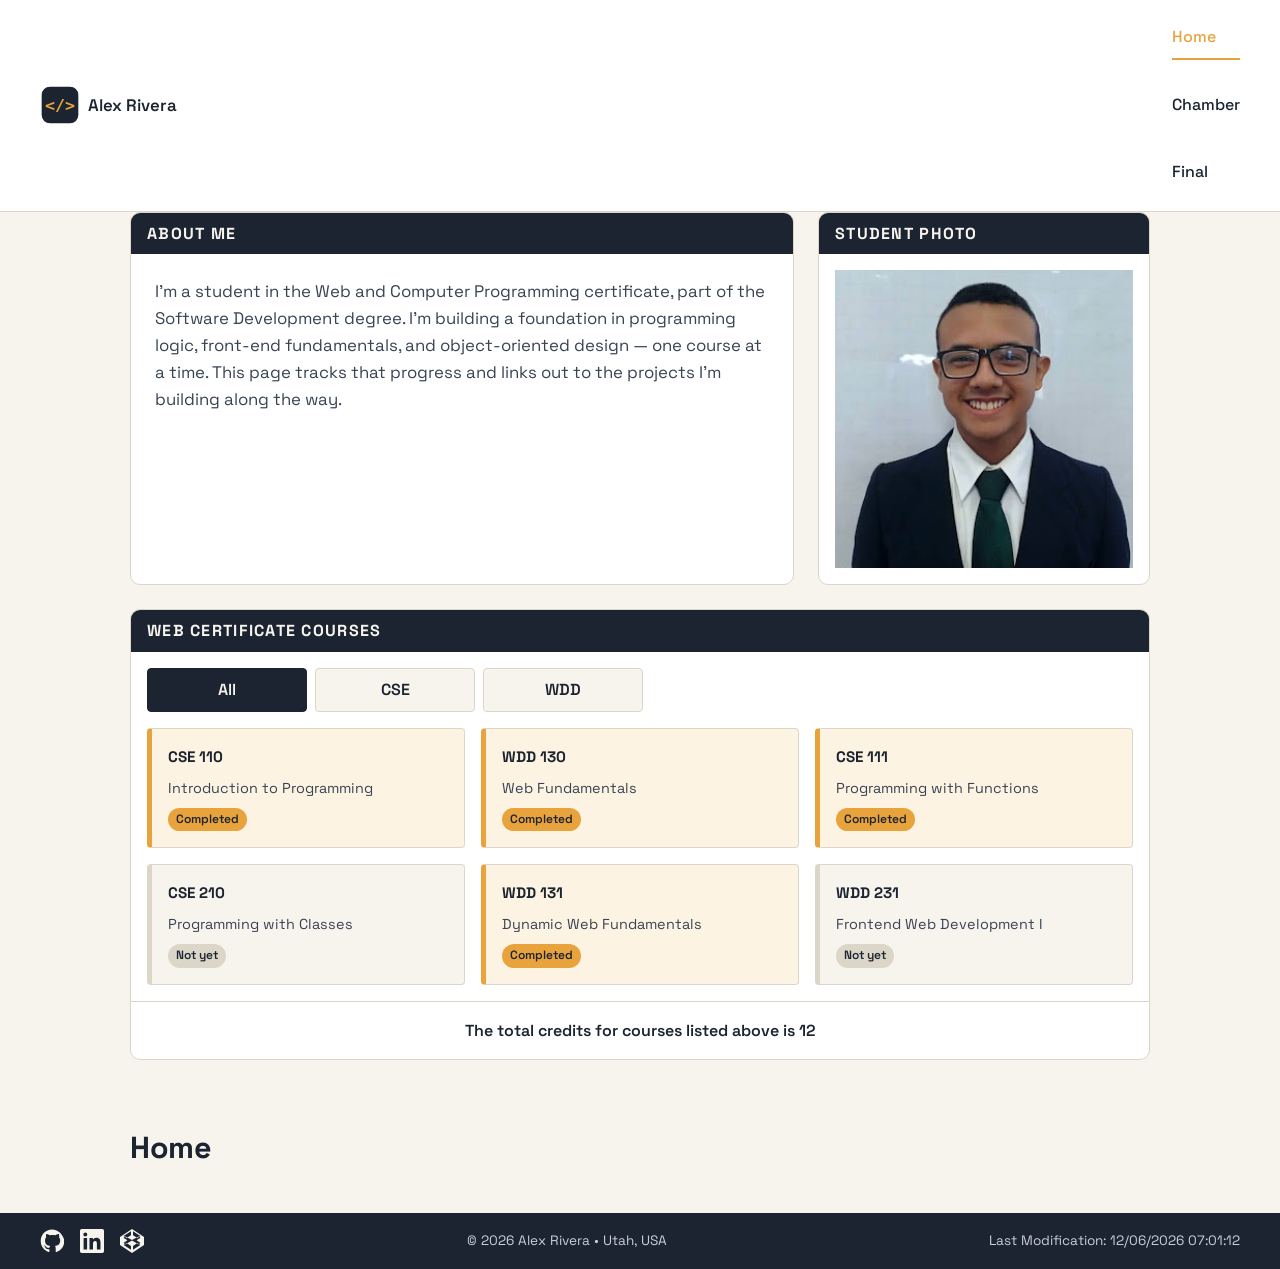
==== index.html @ 901d0ea3 "student profile" ====
<!DOCTYPE html>
<html lang="en">
<head>
  <meta charset="UTF-8">
  <meta name="viewport" content="width=device-width, initial-scale=1.0">
  <meta name="description" content="Home page for Alex Rivera, a Web and Computer Programming certificate student at BYU-Idaho, showcasing coursework and progress.">
  <meta name="author" content="Alex Rivera">
  <title>Alex Rivera | Home</title>

  <link rel="preconnect" href="https://fonts.googleapis.com">
  <link rel="preconnect" href="https://fonts.gstatic.com" crossorigin>
  <link href="https://fonts.googleapis.com/css2?family=Space+Grotesk:wght@400;500;600;700&display=swap" rel="stylesheet">

  <link rel="stylesheet" href="styles/normalize.css">
  <link rel="stylesheet" href="styles/small.css">
  <link rel="stylesheet" href="styles/larger.css" media="screen and (min-width: 700px)">

  <script src="scripts/navigation.js" defer></script>
  <script src="scripts/date.js" defer></script>
  <script src="scripts/courses.js" defer></script>
</head>
<body>

  <header class="site-header">
    <div class="brand">
      <img src="images/logo.svg" alt="" class="brand__mark" width="40" height="40">
      <span class="brand__name">Alex Rivera</span>
    </div>
    <button class="hamburger" id="hamburgerBtn" aria-expanded="false" aria-controls="primaryNav" aria-label="Toggle navigation menu">
      <span class="hamburger__bar"></span>
      <span class="hamburger__bar"></span>
      <span class="hamburger__bar"></span>
    </button>
    <nav class="primary-nav" id="primaryNav">
      <ul>
        <li><a href="index.html" aria-current="page">Home</a></li>
        <li><a href="chamber.html">Chamber</a></li>
        <li><a href="final.html">Final</a></li>
      </ul>
    </nav>
  </header>

  <main>
    <h1>Home</h1>

    <section class="about" aria-labelledby="about-heading">
      <h2 id="about-heading">About Me</h2>
      <p>
        I'm a student in the Web and Computer Programming certificate, part of the
        Software Development degree. I'm building a foundation in programming
        logic, front-end fundamentals, and object-oriented design &mdash; one
        course at a time. This page tracks that progress and links out to the
        projects I'm building along the way.
      </p>
    </section>

    <section class="photo" aria-labelledby="photo-heading">
      <h2 id="photo-heading">Student Photo</h2>
      <img src="images/studentphoto.jpg" alt="Placeholder portrait of Alex Rivera" width="320" height="320" loading="lazy">
    </section>

    <section class="courses" aria-labelledby="courses-heading">
      <h2 id="courses-heading">Web Certificate Courses</h2>

      <div class="course-filters" id="courseFilters">
        <button type="button" data-filter="all" class="is-active">All</button>
        <button type="button" data-filter="CSE">CSE</button>
        <button type="button" data-filter="WDD">WDD</button>
      </div>

      <div class="course-list" id="courseList" aria-live="polite">
        <!-- Course cards injected by scripts/courses.js -->
      </div>

      <p class="course-total">The total credits for courses listed above is <span id="creditTotal">0</span></p>
    </section>
  </main>

  <footer class="site-footer">
    <div class="footer__social">
      <a href="https://github.com/" target="_blank" rel="noopener noreferrer" aria-label="GitHub profile">
        <svg viewBox="0 0 24 24" width="24" height="24" aria-hidden="true"><path fill="currentColor" d="M12 .5C5.7.5.7 5.6.7 12c0 5.1 3.3 9.4 7.9 11 .6.1.8-.3.8-.6v-2.2c-3.2.7-3.9-1.4-3.9-1.4-.5-1.3-1.3-1.7-1.3-1.7-1.1-.7.1-.7.1-.7 1.2.1 1.8 1.2 1.8 1.2 1 1.8 2.8 1.3 3.4 1 .1-.8.4-1.3.8-1.6-2.6-.3-5.3-1.3-5.3-5.7 0-1.3.4-2.3 1.2-3.1-.1-.3-.5-1.5.1-3.1 0 0 1-.3 3.3 1.2.9-.3 2-.4 3-.4s2.1.1 3 .4c2.3-1.5 3.3-1.2 3.3-1.2.6 1.6.3 2.8.1 3.1.7.8 1.2 1.8 1.2 3.1 0 4.4-2.7 5.4-5.3 5.7.4.4.8 1.1.8 2.2v3.3c0 .3.2.7.8.6 4.6-1.6 7.9-5.9 7.9-11C23.3 5.6 18.3.5 12 .5Z"/></svg>
      </a>
      <a href="https://www.linkedin.com/" target="_blank" rel="noopener noreferrer" aria-label="LinkedIn profile">
        <svg viewBox="0 0 24 24" width="24" height="24" aria-hidden="true"><path fill="currentColor" d="M20.4 20.4h-3.5v-5.5c0-1.3 0-3-1.8-3s-2.1 1.4-2.1 2.9v5.6H9.5V9h3.4v1.6h.1c.5-.9 1.6-1.8 3.3-1.8 3.6 0 4.2 2.4 4.2 5.4v6.2ZM5.3 7.4a2 2 0 1 1 0-4 2 2 0 0 1 0 4ZM7.1 20.4H3.6V9h3.5v11.4ZM22.2 0H1.8C.8 0 0 .8 0 1.7v20.6C0 23.2.8 24 1.8 24h20.4c1 0 1.8-.8 1.8-1.7V1.7C24 .8 23.2 0 22.2 0Z"/></svg>
      </a>
      <a href="https://codepen.io/" target="_blank" rel="noopener noreferrer" aria-label="CodePen profile">
        <svg viewBox="0 0 24 24" width="24" height="24" aria-hidden="true"><path fill="currentColor" d="M12 0 0 8v8l12 8 12-8V8L12 0Zm8.5 8.7-3.9 2.6 3.9 2.6-1.9 1.3L12 11.5 5.4 15.2 3.5 13.9l3.9-2.6-3.9-2.6L5.4 7.4 12 11.1l6.6-3.7 1.9 1.3ZM11 2.3v3.9L6.6 9 3.6 7 11 2.3Zm2 0L20.4 7l-3 2-4.4-2.8V2.3ZM3.6 16l3-2L11 17v3.7L3.6 16Zm9.4 4.7V17l4.4-2.9 3 2-7.4 4.6Z"/></svg>
      </a>
    </div>
    <p class="footer__meta">&copy; <span id="currentYear"></span> Alex Rivera &bull; Utah, USA</p>
    <p class="footer__modified" id="lastModified"></p>
  </footer>

</body>
</html>
---- styles/small.css ----
/* ============================================
   Design tokens
   ============================================ */
:root {
  --color-ink:        #1B2430;   /* deep navy — headers, text */
  --color-ink-soft:   #384454;   /* lighter navy for secondary text */
  --color-paper:      #F7F4EE;   /* warm off-white page background */
  --color-panel:      #FFFFFF;   /* card / panel background */
  --color-line:       #DCD6C9;   /* hairline borders */
  --color-amber:      #E8A33D;   /* primary accent — completed / focus */
  --color-teal:       #3E7C7C;   /* secondary accent — links / hover */
  --color-teal-dark:  #2C5A5A;

  --font-face: 'Space Grotesk', 'Segoe UI', sans-serif;

  --radius-sm: 4px;
  --radius-md: 10px;

  --space-1: 0.5rem;
  --space-2: 1rem;
  --space-3: 1.5rem;
  --space-4: 2.5rem;
}

/* ============================================
   Base
   ============================================ */
html {
  font-family: var(--font-face);
  background-color: var(--color-paper);
  color: var(--color-ink);
}

body {
  font-size: 1rem;
  line-height: 1.6;
}

h1, h2 {
  font-family: var(--font-face);
  font-weight: 700;
  letter-spacing: -0.01em;
}

h1 {
  font-size: 1.9rem;
  padding: var(--space-3) var(--space-2) var(--space-2);
}

h2 {
  font-size: 1rem;
  text-transform: uppercase;
  letter-spacing: 0.08em;
}

a:focus-visible,
button:focus-visible {
  outline: 3px solid var(--color-teal);
  outline-offset: 2px;
}

/* ============================================
   Header + branding
   ============================================ */
.site-header {
  display: flex;
  align-items: center;
  justify-content: space-between;
  flex-wrap: wrap;
  padding: var(--space-2);
  background-color: var(--color-panel);
  border-bottom: 1px solid var(--color-line);
  position: sticky;
  top: 0;
  z-index: 10;
}

.brand {
  display: flex;
  align-items: center;
  gap: var(--space-1);
}

.brand__mark {
  border-radius: var(--radius-sm);
}

.brand__name {
  font-weight: 600;
  font-size: 1.05rem;
}

/* Hamburger button — small screens only */
.hamburger {
  display: flex;
  flex-direction: column;
  justify-content: center;
  gap: 5px;
  width: 42px;
  height: 42px;
  padding: 8px;
  border-radius: var(--radius-sm);
}

.hamburger:hover {
  background-color: var(--color-paper);
}

.hamburger__bar {
  display: block;
  height: 2px;
  width: 100%;
  background-color: var(--color-ink);
  border-radius: 2px;
  transition: transform 0.2s ease, opacity 0.2s ease;
}

.hamburger[aria-expanded="true"] .hamburger__bar:nth-child(1) {
  transform: translateY(7px) rotate(45deg);
}
.hamburger[aria-expanded="true"] .hamburger__bar:nth-child(2) {
  opacity: 0;
}
.hamburger[aria-expanded="true"] .hamburger__bar:nth-child(3) {
  transform: translateY(-7px) rotate(-45deg);
}

/* Nav — collapsed by default on small screens */
.primary-nav {
  flex-basis: 100%;
  max-height: 0;
  overflow: hidden;
  transition: max-height 0.25s ease;
  background-color: var(--color-ink);
  border-radius: var(--radius-sm);
  margin-top: var(--space-1);
}

.primary-nav.is-open {
  max-height: 220px;
}

.primary-nav ul {
  display: flex;
  flex-direction: column;
}

.primary-nav a {
  display: block;
  padding: var(--space-2);
  color: var(--color-paper);
  font-weight: 500;
  border-bottom: 1px solid rgba(247, 244, 238, 0.12);
}

.primary-nav li:last-child a {
  border-bottom: none;
}

.primary-nav a:hover,
.primary-nav a:focus-visible {
  background-color: var(--color-teal-dark);
}

.primary-nav a[aria-current="page"] {
  color: var(--color-amber);
  box-shadow: inset 3px 0 0 var(--color-amber);
}

/* ============================================
   Main layout — single column on small screens
   ============================================ */
main {
  display: flex;
  flex-direction: column;
  gap: var(--space-3);
  padding: 0 var(--space-2) var(--space-4);
  max-width: 1100px;
  margin: 0 auto;
}

section h2 {
  background-color: var(--color-ink);
  color: var(--color-paper);
  padding: var(--space-1) var(--space-2);
  border-radius: var(--radius-sm) var(--radius-sm) 0 0;
}

.about, .photo, .courses {
  background-color: var(--color-panel);
  border: 1px solid var(--color-line);
  border-radius: var(--radius-md);
  overflow: hidden;
}

.about p {
  padding: var(--space-2);
  color: var(--color-ink-soft);
}

.photo img {
  width: 100%;
  height: auto;
  padding: var(--space-2);
}

/* ============================================
   Course filters + cards
   ============================================ */
.course-filters {
  display: flex;
  gap: var(--space-1);
  padding: var(--space-2);
  flex-wrap: wrap;
}

.course-filters button {
  flex: 1 1 auto;
  min-width: 90px;
  padding: var(--space-1) var(--space-2);
  border: 1px solid var(--color-line);
  border-radius: var(--radius-sm);
  background-color: var(--color-paper);
  font-weight: 600;
  transition: background-color 0.15s ease, color 0.15s ease, border-color 0.15s ease;
}

.course-filters button:hover {
  border-color: var(--color-teal);
  color: var(--color-teal-dark);
}

.course-filters button.is-active {
  background-color: var(--color-ink);
  border-color: var(--color-ink);
  color: var(--color-paper);
}

.course-list {
  display: flex;
  flex-direction: column;
  gap: var(--space-1);
  padding: 0 var(--space-2) var(--space-2);
}

.course-card {
  display: flex;
  align-items: center;
  gap: var(--space-2);
  padding: var(--space-2);
  border: 1px solid var(--color-line);
  border-left: 5px solid var(--color-line);
  border-radius: var(--radius-sm);
  background-color: var(--color-paper);
}

.course-card.is-completed {
  border-left-color: var(--color-amber);
  background-color: #FDF3E2;
}

.course-card__code {
  font-weight: 700;
  font-size: 0.95rem;
  white-space: nowrap;
}

.course-card__title {
  color: var(--color-ink-soft);
  font-size: 0.9rem;
  flex: 1;
}

.course-card__status {
  font-size: 0.75rem;
  font-weight: 600;
  padding: 2px 8px;
  border-radius: 999px;
  background-color: var(--color-line);
  color: var(--color-ink);
  white-space: nowrap;
}

.course-card.is-completed .course-card__status {
  background-color: var(--color-amber);
  color: var(--color-ink);
}

.course-total {
  padding: var(--space-2);
  border-top: 1px solid var(--color-line);
  font-weight: 600;
  text-align: center;
}

/* ============================================
   Footer
   ============================================ */
.site-footer {
  background-color: var(--color-ink);
  color: var(--color-paper);
  text-align: center;
  padding: var(--space-3) var(--space-2);
  display: flex;
  flex-direction: column;
  align-items: center;
  gap: var(--space-1);
}

.footer__social {
  display: flex;
  gap: var(--space-2);
  margin-bottom: var(--space-1);
}

.footer__social a {
  color: var(--color-paper);
  transition: color 0.15s ease;
}

.footer__social a:hover {
  color: var(--color-amber);
}

.footer__meta,
.footer__modified {
  font-size: 0.85rem;
  color: #C9CFD8;
}
---- styles/larger.css ----
/* Loaded only when the viewport is 700px or wider (see <link media> in HTML) */
@media screen and (min-width: 700px) {

  .site-header {
    flex-wrap: nowrap;
    padding: var(--space-2) var(--space-4);
  }

  .hamburger {
    display: none;
  }

  .primary-nav {
    flex-basis: auto;
    max-height: none;
    overflow: visible;
    background-color: transparent;
    margin-top: 0;
  }

  .primary-nav ul {
    display: flex;
    gap: var(--space-3);
  }

  .primary-nav a {
    padding: var(--space-1) 0;
    color: var(--color-ink);
    border-bottom: 2px solid transparent;
  }

  .primary-nav li:last-child a {
    border-bottom: 2px solid transparent;
  }

  .primary-nav a:hover,
  .primary-nav a:focus-visible {
    background-color: transparent;
    color: var(--color-teal-dark);
    border-bottom-color: var(--color-teal);
  }

  .primary-nav a[aria-current="page"] {
    box-shadow: none;
    border-bottom-color: var(--color-amber);
  }

  main {
    display: grid;
    grid-template-columns: 2fr 1fr;
    grid-template-areas:
      "about photo"
      "courses courses";
    gap: var(--space-3);
    padding: 0 var(--space-4) var(--space-4);
  }

  h1 {
    grid-column: 1 / -1;
    padding: var(--space-4) 0 0;
  }

  .about   { grid-area: about; }
  .photo   { grid-area: photo; }
  .courses { grid-area: courses; }

  .about p {
    padding: var(--space-3);
    font-size: 1.05rem;
  }

  .course-filters button {
    flex: 0 1 160px;
  }

  .course-list {
    display: grid;
    grid-template-columns: repeat(auto-fill, minmax(260px, 1fr));
    gap: var(--space-2);
  }

  .course-card {
    flex-direction: column;
    align-items: flex-start;
    gap: var(--space-1);
  }

  .footer {
    flex-direction: row;
  }

  .site-footer {
    flex-direction: row;
    justify-content: space-between;
    text-align: left;
    padding: var(--space-2) var(--space-4);
  }

  .footer__social {
    margin-bottom: 0;
  }
}
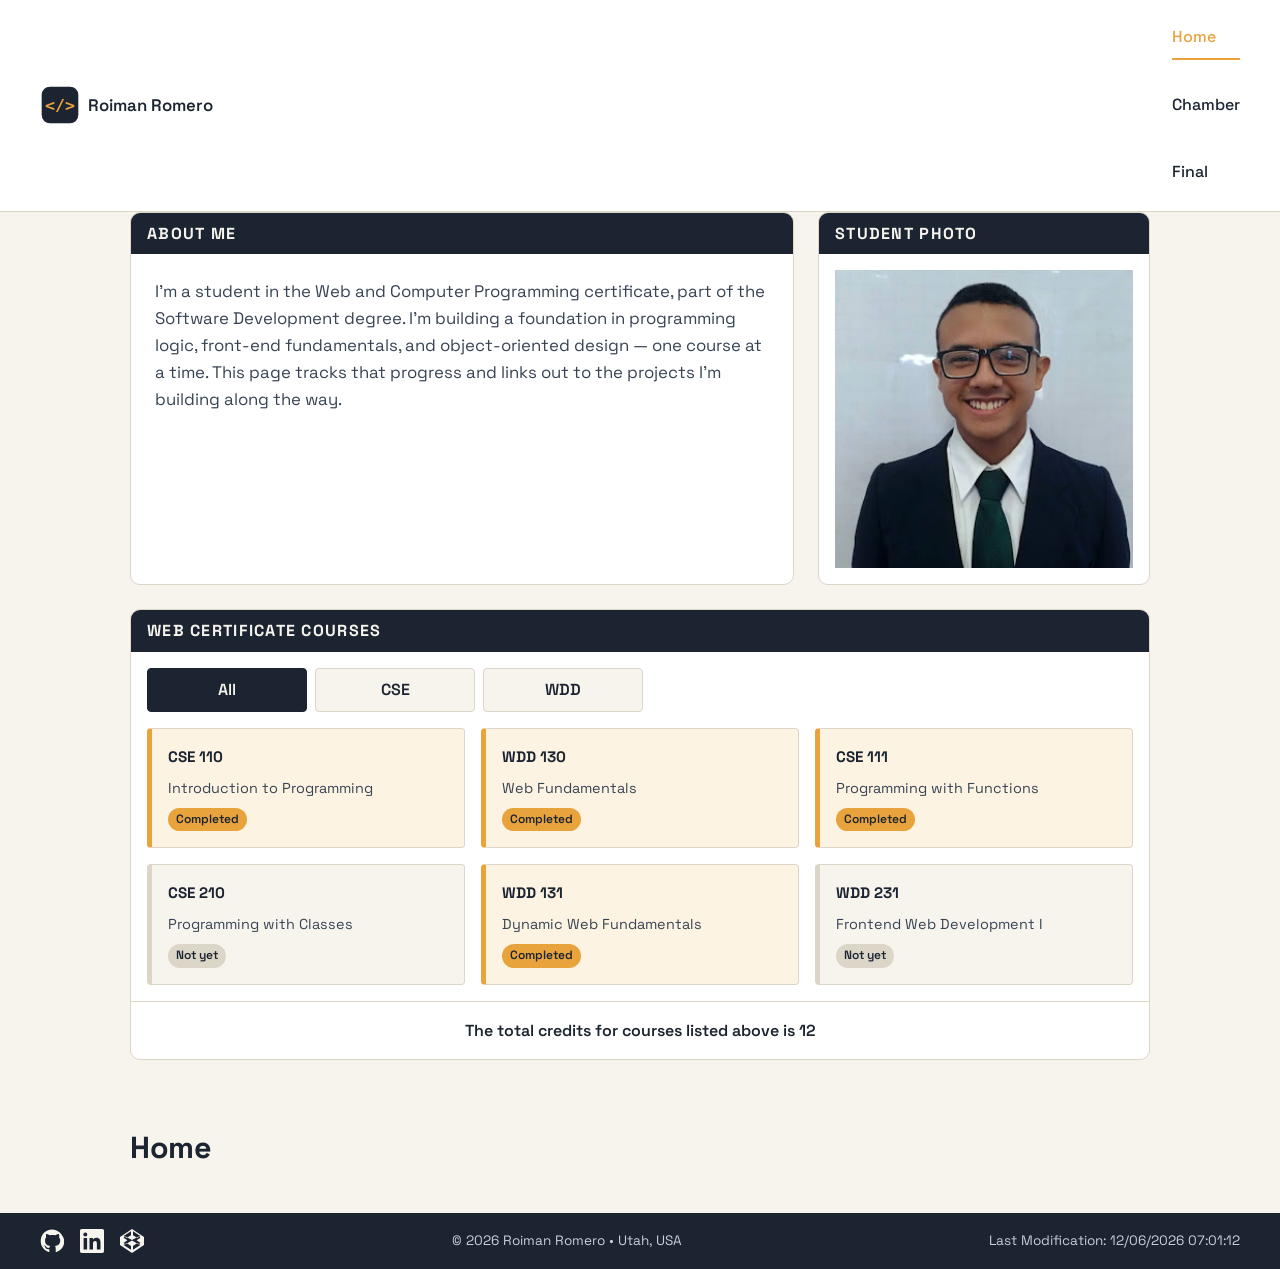
==== commit 1b2122e7: "corrections" ====
--- a/index.html
+++ b/index.html
@@ -3,9 +3,9 @@
 <head>
   <meta charset="UTF-8">
   <meta name="viewport" content="width=device-width, initial-scale=1.0">
-  <meta name="description" content="Home page for Alex Rivera, a Web and Computer Programming certificate student at BYU-Idaho, showcasing coursework and progress.">
-  <meta name="author" content="Alex Rivera">
-  <title>Alex Rivera | Home</title>
+  <meta name="description" content="Home page for Roiman Romero, a Web and Computer Programming certificate student at BYU-Idaho, showcasing coursework and progress.">
+  <meta name="author" content="Roiman Romero">
+  <title>Roiman Romero | Home</title>
 
   <link rel="preconnect" href="https://fonts.googleapis.com">
   <link rel="preconnect" href="https://fonts.gstatic.com" crossorigin>
@@ -24,7 +24,7 @@
   <header class="site-header">
     <div class="brand">
       <img src="images/logo.svg" alt="" class="brand__mark" width="40" height="40">
-      <span class="brand__name">Alex Rivera</span>
+      <span class="brand__name">Roiman Romero</span>
     </div>
     <button class="hamburger" id="hamburgerBtn" aria-expanded="false" aria-controls="primaryNav" aria-label="Toggle navigation menu">
       <span class="hamburger__bar"></span>
@@ -56,7 +56,7 @@
 
     <section class="photo" aria-labelledby="photo-heading">
       <h2 id="photo-heading">Student Photo</h2>
-      <img src="images/studentphoto.jpg" alt="Placeholder portrait of Alex Rivera" width="320" height="320" loading="lazy">
+      <img src="images/studentphoto.jpg" alt="Placeholder portrait of Roiman Romero" width="320" height="320" loading="lazy">
     </section>
 
     <section class="courses" aria-labelledby="courses-heading">
@@ -88,7 +88,7 @@
         <svg viewBox="0 0 24 24" width="24" height="24" aria-hidden="true"><path fill="currentColor" d="M12 0 0 8v8l12 8 12-8V8L12 0Zm8.5 8.7-3.9 2.6 3.9 2.6-1.9 1.3L12 11.5 5.4 15.2 3.5 13.9l3.9-2.6-3.9-2.6L5.4 7.4 12 11.1l6.6-3.7 1.9 1.3ZM11 2.3v3.9L6.6 9 3.6 7 11 2.3Zm2 0L20.4 7l-3 2-4.4-2.8V2.3ZM3.6 16l3-2L11 17v3.7L3.6 16Zm9.4 4.7V17l4.4-2.9 3 2-7.4 4.6Z"/></svg>
       </a>
     </div>
-    <p class="footer__meta">&copy; <span id="currentYear"></span> Alex Rivera &bull; Utah, USA</p>
+    <p class="footer__meta">&copy; <span id="currentYear"></span> Roiman Romero &bull; Utah, USA</p>
     <p class="footer__modified" id="lastModified"></p>
   </footer>
 
